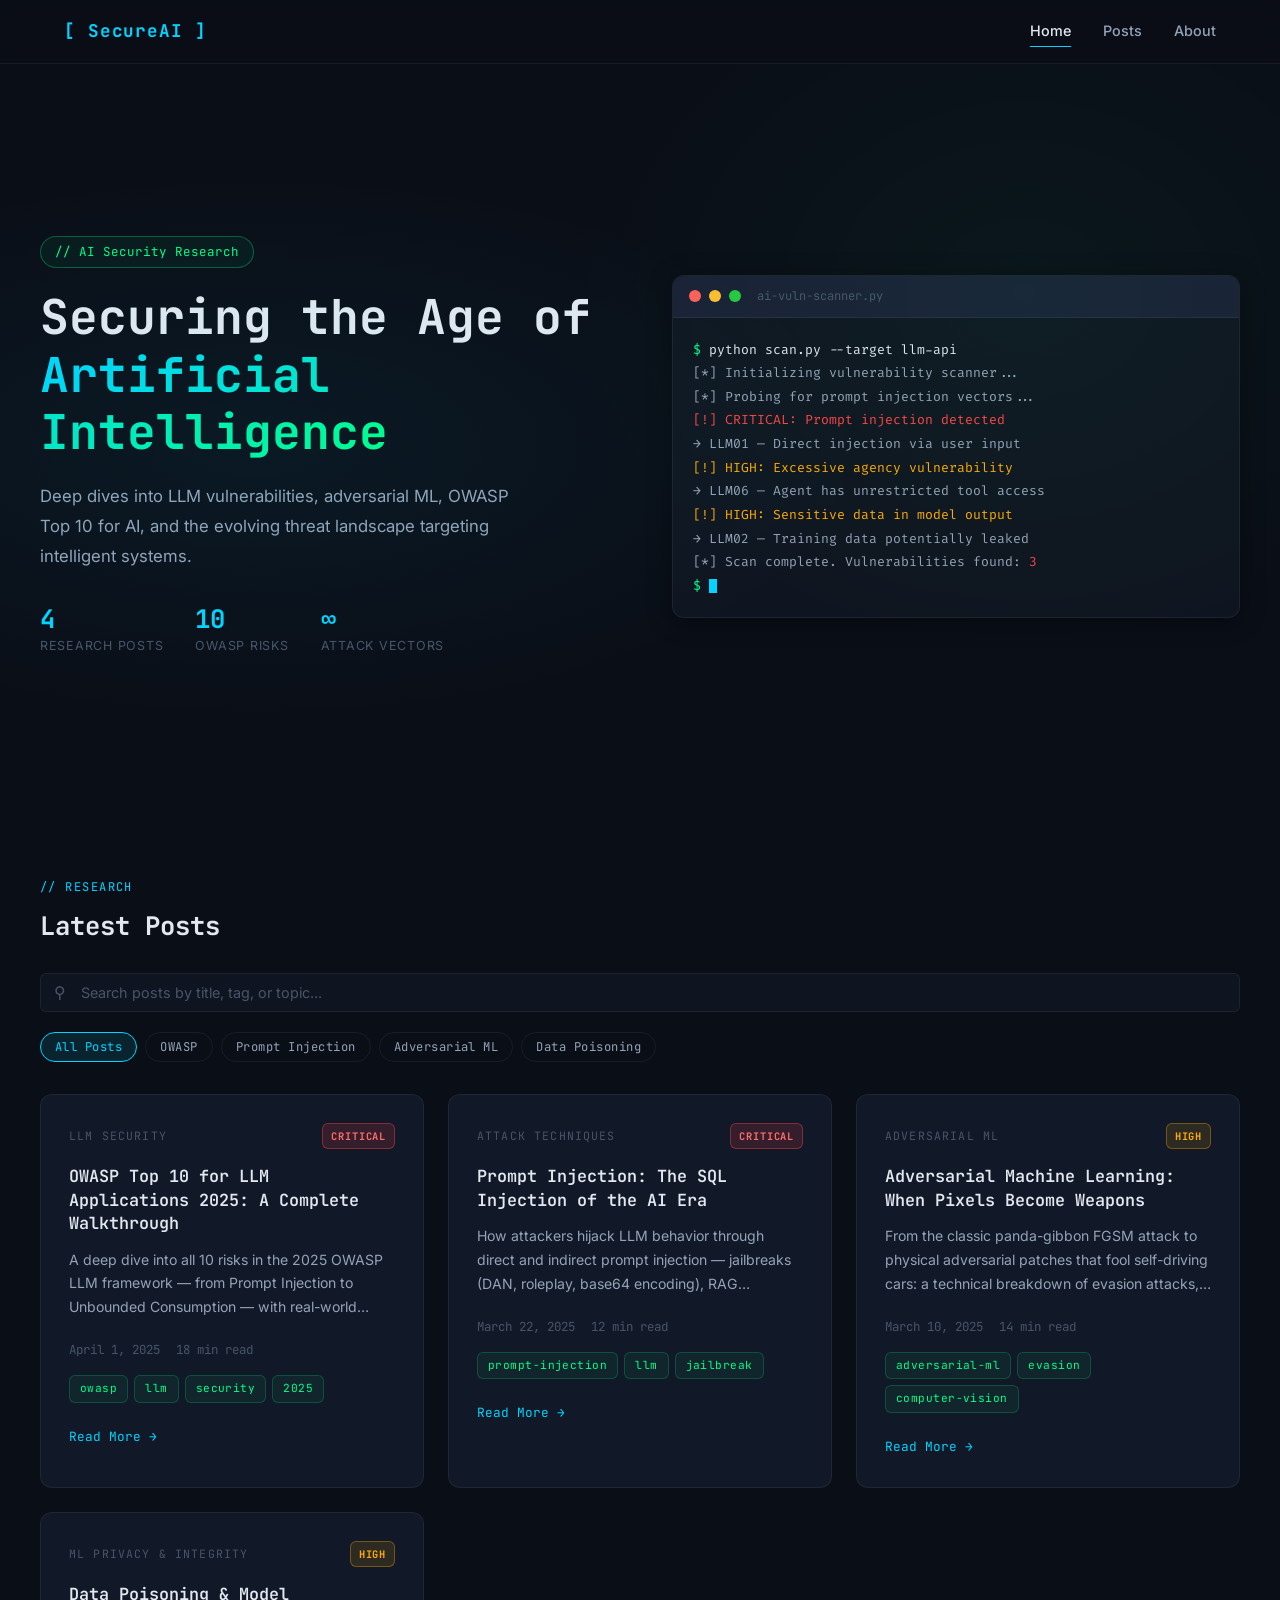
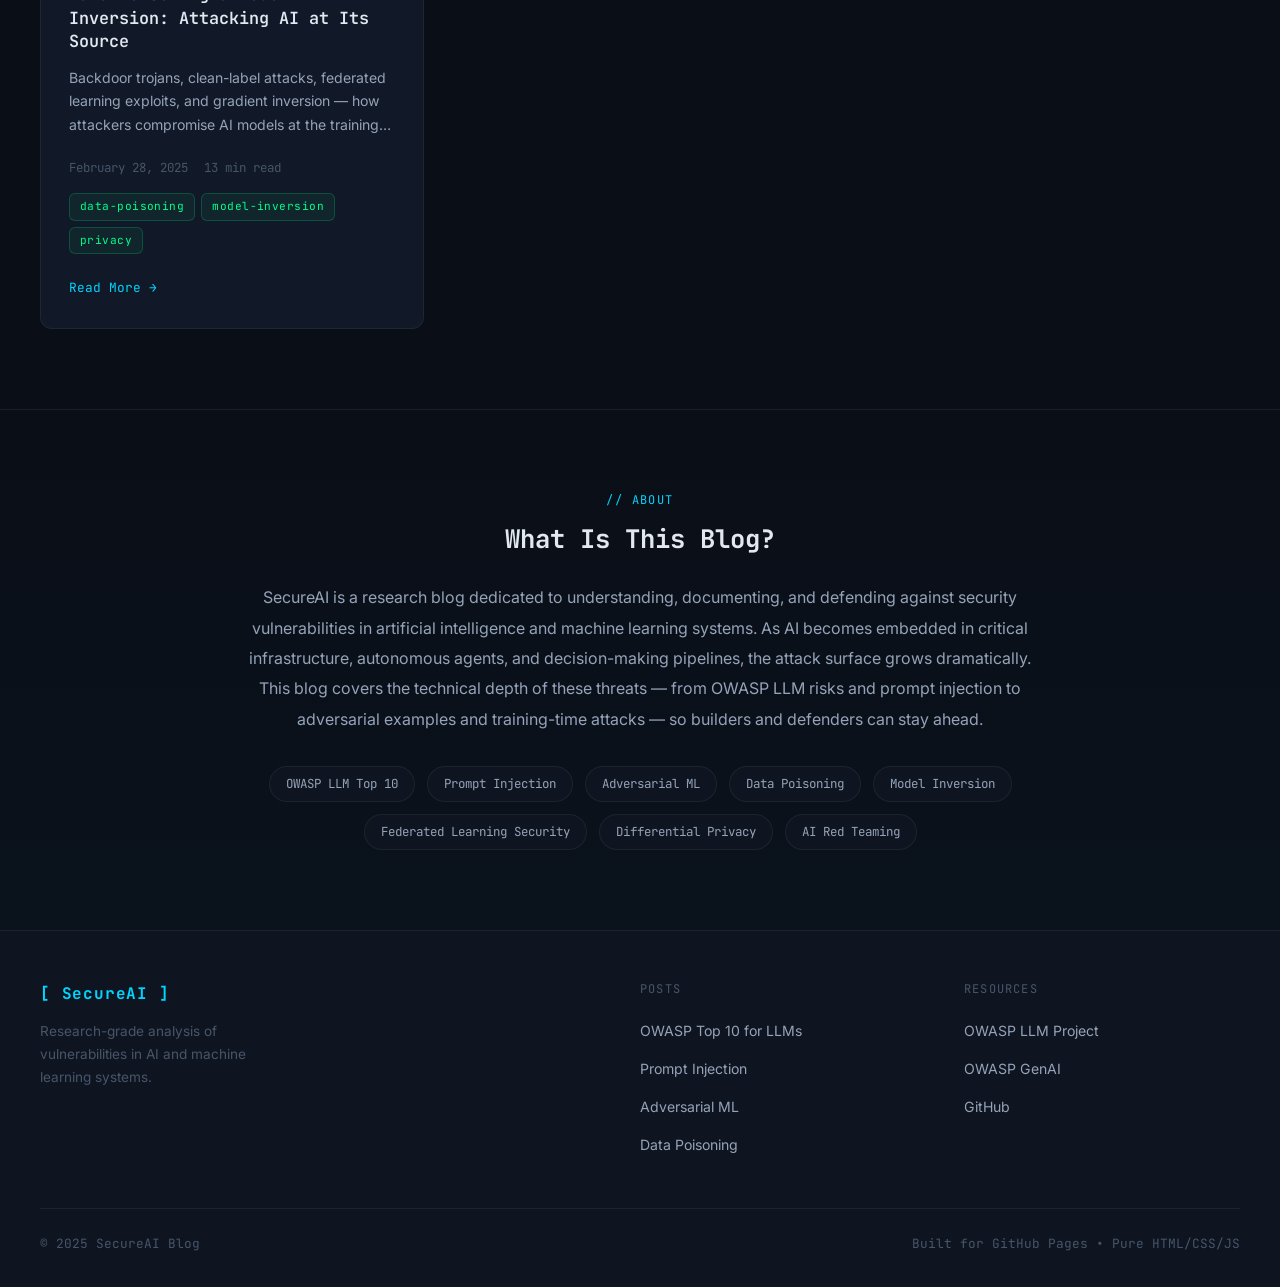
==== index.html @ 30f0bef7 "Initial blog deployment — SecureAI AI/ML Security Blog" ====
<!DOCTYPE html>
<html lang="en">
<head>
  <meta charset="UTF-8">
  <meta name="viewport" content="width=device-width, initial-scale=1.0">
  <title>SecureAI — AI/ML Security Research Blog</title>
  <meta name="description" content="Deep dives into LLM vulnerabilities, adversarial ML, OWASP Top 10 for AI, and the evolving threat landscape of artificial intelligence systems.">
  <meta property="og:title" content="SecureAI — AI/ML Security Research Blog">
  <meta property="og:description" content="Deep dives into LLM vulnerabilities, adversarial ML, and the evolving threat landscape of AI systems.">
  <meta property="og:type" content="website">
  <meta name="twitter:card" content="summary">
  <link rel="icon" type="image/svg+xml" href="assets/favicon.svg">
  <link rel="preconnect" href="https://fonts.googleapis.com">
  <link rel="preconnect" href="https://fonts.gstatic.com" crossorigin>
  <link href="https://fonts.googleapis.com/css2?family=Inter:wght@300;400;500;600;700&family=JetBrains+Mono:wght@400;500;600;700&family=Fira+Code:wght@400;500&display=swap" rel="stylesheet">
  <link rel="stylesheet" href="css/style.css">
</head>
<body>

<!-- ── NAVBAR ── -->
<nav class="navbar">
  <div class="nav-container">
    <a href="index.html" class="nav-logo">[ SecureAI ]</a>
    <div class="nav-links" id="navLinks">
      <a href="index.html" class="active">Home</a>
      <a href="#posts">Posts</a>
      <a href="#about">About</a>
    </div>
    <button class="hamburger" id="hamburger" aria-label="Toggle menu">&#9776;</button>
  </div>
</nav>

<!-- ── HERO ── -->
<section class="hero">
  <div class="hero-inner">
    <div class="hero-content">
      <div class="hero-badge">// AI Security Research</div>
      <h1 class="hero-title">
        Securing the Age of<br>
        <span class="gradient-text">Artificial Intelligence</span>
      </h1>
      <p class="hero-subtitle">
        Deep dives into LLM vulnerabilities, adversarial ML, OWASP Top 10 for AI, and the evolving threat landscape targeting intelligent systems.
      </p>
      <div class="hero-stats">
        <div class="stat">
          <span class="stat-num">4</span>
          <span>Research Posts</span>
        </div>
        <div class="stat">
          <span class="stat-num">10</span>
          <span>OWASP Risks</span>
        </div>
        <div class="stat">
          <span class="stat-num">&#8734;</span>
          <span>Attack Vectors</span>
        </div>
      </div>
    </div>
    <div class="hero-terminal">
      <div class="terminal-header">
        <span class="dot dot-red"></span>
        <span class="dot dot-yellow"></span>
        <span class="dot dot-green"></span>
        <span class="terminal-title">ai-vuln-scanner.py</span>
      </div>
      <div class="terminal-body">
        <span class="t-line"><span class="t-prompt">$ </span><span class="t-cmd">python scan.py --target llm-api</span></span>
        <span class="t-line t-output">[*] Initializing vulnerability scanner...</span>
        <span class="t-line t-output">[*] Probing for prompt injection vectors...</span>
        <span class="t-line t-danger">[!] CRITICAL: Prompt injection detected</span>
        <span class="t-line t-output">    &rarr; LLM01 — Direct injection via user input</span>
        <span class="t-line t-warn">[!] HIGH: Excessive agency vulnerability</span>
        <span class="t-line t-output">    &rarr; LLM06 — Agent has unrestricted tool access</span>
        <span class="t-line t-warn">[!] HIGH: Sensitive data in model output</span>
        <span class="t-line t-output">    &rarr; LLM02 — Training data potentially leaked</span>
        <span class="t-line t-output">[*] Scan complete. Vulnerabilities found: <span class="t-danger">3</span></span>
        <span class="t-line"><span class="t-prompt">$ </span><span class="cursor"></span></span>
      </div>
    </div>
  </div>
</section>

<!-- ── SEARCH + FILTER ── -->
<section class="search-section" id="posts">
  <div class="container">
    <div class="section-label">// Research</div>
    <h2 class="section-title">Latest Posts</h2>
    <div class="search-row">
      <div class="search-wrapper">
        <span class="search-icon">&#9906;</span>
        <input
          type="text"
          id="searchInput"
          class="search-input"
          placeholder="Search posts by title, tag, or topic..."
          aria-label="Search posts"
        >
      </div>
    </div>
    <div class="tag-filters" id="tagFilters">
      <button class="filter-btn active" data-tag="all">All Posts</button>
      <button class="filter-btn" data-tag="owasp">OWASP</button>
      <button class="filter-btn" data-tag="prompt-injection">Prompt Injection</button>
      <button class="filter-btn" data-tag="adversarial-ml">Adversarial ML</button>
      <button class="filter-btn" data-tag="data-poisoning">Data Poisoning</button>
    </div>
  </div>
</section>

<!-- ── POSTS GRID ── -->
<main class="posts-section">
  <div class="container">
    <div class="posts-grid" id="postsGrid">

      <!-- Card 1: OWASP Top 10 -->
      <article
        class="post-card"
        data-tags="owasp llm security lm01 lm02 lm03 lm04 lm05 lm06 lm07 lm08 lm09 lm10"
        data-title="OWASP Top 10 for LLM Applications 2025 A Complete Walkthrough"
        data-excerpt="A deep dive into all 10 risks in the 2025 OWASP LLM framework with real-world attack scenarios and mitigation strategies"
      >
        <a href="posts/owasp-top10-llm.html" class="card-link">
          <div class="card-top">
            <span class="card-category">LLM Security</span>
            <span class="severity-badge critical">CRITICAL</span>
          </div>
          <h2 class="card-title">OWASP Top 10 for LLM Applications 2025: A Complete Walkthrough</h2>
          <p class="card-excerpt">
            A deep dive into all 10 risks in the 2025 OWASP LLM framework — from Prompt Injection to Unbounded Consumption — with real-world attack scenarios, vulnerable code patterns, and mitigation strategies for each.
          </p>
          <div class="card-meta">
            <span>April 1, 2025</span>
            <span>18 min read</span>
          </div>
          <div class="card-tags">
            <span class="tag">owasp</span>
            <span class="tag">llm</span>
            <span class="tag">security</span>
            <span class="tag">2025</span>
          </div>
          <div class="card-arrow">Read More &rarr;</div>
        </a>
      </article>

      <!-- Card 2: Prompt Injection -->
      <article
        class="post-card"
        data-tags="prompt-injection llm jailbreak rag attack-techniques"
        data-title="Prompt Injection The SQL Injection of the AI Era"
        data-excerpt="How attackers hijack LLM behavior through direct and indirect prompt injection jailbreaks RAG poisoning and real vulnerable code examples"
      >
        <a href="posts/prompt-injection.html" class="card-link">
          <div class="card-top">
            <span class="card-category">Attack Techniques</span>
            <span class="severity-badge critical">CRITICAL</span>
          </div>
          <h2 class="card-title">Prompt Injection: The SQL Injection of the AI Era</h2>
          <p class="card-excerpt">
            How attackers hijack LLM behavior through direct and indirect prompt injection — jailbreaks (DAN, roleplay, base64 encoding), RAG poisoning, and malicious documents that take over autonomous agents.
          </p>
          <div class="card-meta">
            <span>March 22, 2025</span>
            <span>12 min read</span>
          </div>
          <div class="card-tags">
            <span class="tag">prompt-injection</span>
            <span class="tag">llm</span>
            <span class="tag">jailbreak</span>
          </div>
          <div class="card-arrow">Read More &rarr;</div>
        </a>
      </article>

      <!-- Card 3: Adversarial ML -->
      <article
        class="post-card"
        data-tags="adversarial-ml evasion computer-vision fgsm pgd robustness"
        data-title="Adversarial Machine Learning When Pixels Become Weapons"
        data-excerpt="FGSM PGD attacks adversarial patches physical world attacks and defenses against adversarial examples in computer vision"
      >
        <a href="posts/adversarial-ml.html" class="card-link">
          <div class="card-top">
            <span class="card-category">Adversarial ML</span>
            <span class="severity-badge high">HIGH</span>
          </div>
          <h2 class="card-title">Adversarial Machine Learning: When Pixels Become Weapons</h2>
          <p class="card-excerpt">
            From the classic panda-gibbon FGSM attack to physical adversarial patches that fool self-driving cars: a technical breakdown of evasion attacks, the mathematics behind them, and practical defenses.
          </p>
          <div class="card-meta">
            <span>March 10, 2025</span>
            <span>14 min read</span>
          </div>
          <div class="card-tags">
            <span class="tag">adversarial-ml</span>
            <span class="tag">evasion</span>
            <span class="tag">computer-vision</span>
          </div>
          <div class="card-arrow">Read More &rarr;</div>
        </a>
      </article>

      <!-- Card 4: Data Poisoning -->
      <article
        class="post-card"
        data-tags="data-poisoning model-inversion federated-learning privacy backdoor differential-privacy"
        data-title="Data Poisoning and Model Inversion Attacking AI at Its Source"
        data-excerpt="Backdoor attacks model inversion federated learning vulnerabilities and differential privacy defenses"
      >
        <a href="posts/data-poisoning.html" class="card-link">
          <div class="card-top">
            <span class="card-category">ML Privacy &amp; Integrity</span>
            <span class="severity-badge high">HIGH</span>
          </div>
          <h2 class="card-title">Data Poisoning &amp; Model Inversion: Attacking AI at Its Source</h2>
          <p class="card-excerpt">
            Backdoor trojans, clean-label attacks, federated learning exploits, and gradient inversion — how attackers compromise AI models at the training stage and steal private data from deployed models.
          </p>
          <div class="card-meta">
            <span>February 28, 2025</span>
            <span>13 min read</span>
          </div>
          <div class="card-tags">
            <span class="tag">data-poisoning</span>
            <span class="tag">model-inversion</span>
            <span class="tag">privacy</span>
          </div>
          <div class="card-arrow">Read More &rarr;</div>
        </a>
      </article>

    </div>
    <div class="no-results" id="noResults" style="display:none">
      <p style="font-family:var(--font-mono);color:var(--text-muted)">// No posts found matching your search.</p>
    </div>
  </div>
</main>

<!-- ── ABOUT ── -->
<section class="about-section" id="about">
  <div class="container">
    <div class="section-label">// About</div>
    <h2 class="section-title">What Is This Blog?</h2>
    <p class="about-text">
      SecureAI is a research blog dedicated to understanding, documenting, and defending against security vulnerabilities in artificial intelligence and machine learning systems. As AI becomes embedded in critical infrastructure, autonomous agents, and decision-making pipelines, the attack surface grows dramatically. This blog covers the technical depth of these threats — from OWASP LLM risks and prompt injection to adversarial examples and training-time attacks — so builders and defenders can stay ahead.
    </p>
    <div class="about-chips">
      <span class="chip">OWASP LLM Top 10</span>
      <span class="chip">Prompt Injection</span>
      <span class="chip">Adversarial ML</span>
      <span class="chip">Data Poisoning</span>
      <span class="chip">Model Inversion</span>
      <span class="chip">Federated Learning Security</span>
      <span class="chip">Differential Privacy</span>
      <span class="chip">AI Red Teaming</span>
    </div>
  </div>
</section>

<!-- ── FOOTER ── -->
<footer class="footer">
  <div class="footer-inner">
    <div class="footer-brand">
      <a href="index.html" class="nav-logo">[ SecureAI ]</a>
      <p class="footer-tagline">Research-grade analysis of vulnerabilities in AI and machine learning systems.</p>
    </div>
    <div>
      <p class="footer-heading">Posts</p>
      <ul class="footer-links">
        <li><a href="posts/owasp-top10-llm.html">OWASP Top 10 for LLMs</a></li>
        <li><a href="posts/prompt-injection.html">Prompt Injection</a></li>
        <li><a href="posts/adversarial-ml.html">Adversarial ML</a></li>
        <li><a href="posts/data-poisoning.html">Data Poisoning</a></li>
      </ul>
    </div>
    <div>
      <p class="footer-heading">Resources</p>
      <ul class="footer-links">
        <li><a href="https://owasp.org/www-project-top-10-for-large-language-model-applications/" target="_blank" rel="noopener">OWASP LLM Project</a></li>
        <li><a href="https://genai.owasp.org/" target="_blank" rel="noopener">OWASP GenAI</a></li>
        <li><a href="https://github.com/" target="_blank" rel="noopener">GitHub</a></li>
      </ul>
    </div>
  </div>
  <div class="footer-bottom">
    <span>&copy; 2025 SecureAI Blog</span>
    <span>Built for GitHub Pages &bull; Pure HTML/CSS/JS</span>
  </div>
</footer>

<!-- Back to top -->
<button id="back-to-top" aria-label="Back to top">&#8593;</button>

<script src="js/main.js"></script>
</body>
</html>
---- css/style.css ----
/* ============================================================
   SecureAI Blog — Design System
   Dark cybersecurity aesthetic
   ============================================================ */

/* ── Google Fonts ── */
@import url('https://fonts.googleapis.com/css2?family=Inter:wght@300;400;500;600;700&family=JetBrains+Mono:wght@400;500;600;700&family=Fira+Code:wght@400;500&display=swap');

/* ── CSS Variables ── */
:root {
  --bg-primary:    #0a0e17;
  --bg-secondary:  #0f1520;
  --bg-tertiary:   #1a2035;
  --bg-card:       #111827;
  --accent-cyan:   #00d4ff;
  --accent-green:  #00ff88;
  --accent-purple: #7c3aed;
  --text-primary:  #e2e8f0;
  --text-secondary:#94a3b8;
  --text-muted:    #475569;
  --danger:        #ff4444;
  --warning:       #ffaa00;
  --border:        rgba(255,255,255,0.06);
  --border-hover:  rgba(0,212,255,0.4);
  --shadow-cyan:   0 8px 32px rgba(0,212,255,0.12);
  --shadow-card:   0 4px 24px rgba(0,0,0,0.4);
  --radius:        12px;
  --radius-sm:     6px;
  --radius-pill:   999px;
  --font-mono:     'JetBrains Mono', 'Courier New', monospace;
  --font-code:     'Fira Code', monospace;
  --font-body:     'Inter', system-ui, sans-serif;
  --navbar-h:      64px;
}

/* ── Reset ── */
*, *::before, *::after { box-sizing: border-box; margin: 0; padding: 0; }
html { scroll-behavior: smooth; font-size: 16px; }
body {
  font-family: var(--font-body);
  background: var(--bg-primary);
  color: var(--text-primary);
  line-height: 1.75;
  min-height: 100vh;
  -webkit-font-smoothing: antialiased;
}
a { color: var(--accent-cyan); text-decoration: none; transition: color 0.2s; }
a:hover { color: #4de3ff; }
img { max-width: 100%; height: auto; display: block; }
ul { list-style: none; }

/* ── Reading progress bar ── */
#progress-bar {
  position: fixed;
  top: 0; left: 0;
  width: 0%;
  height: 3px;
  background: linear-gradient(to right, var(--accent-cyan), var(--accent-green));
  z-index: 9999;
  transition: width 0.1s linear;
}

/* ============================================================
   NAVBAR
   ============================================================ */
.navbar {
  position: sticky;
  top: 0;
  z-index: 100;
  height: var(--navbar-h);
  background: rgba(10,14,23,0.8);
  backdrop-filter: blur(12px);
  -webkit-backdrop-filter: blur(12px);
  border-bottom: 1px solid var(--border);
}
.nav-container {
  max-width: 1200px;
  margin: 0 auto;
  padding: 0 24px;
  height: 100%;
  display: flex;
  align-items: center;
  justify-content: space-between;
}
.nav-logo {
  font-family: var(--font-mono);
  font-size: 1.1rem;
  font-weight: 700;
  color: var(--accent-cyan);
  letter-spacing: 0.05em;
  transition: text-shadow 0.2s;
}
.nav-logo:hover {
  color: var(--accent-cyan);
  text-shadow: 0 0 20px rgba(0,212,255,0.6);
}
.nav-links {
  display: flex;
  align-items: center;
  gap: 32px;
}
.nav-links a {
  font-size: 0.9rem;
  font-weight: 500;
  color: var(--text-secondary);
  position: relative;
  padding-bottom: 2px;
}
.nav-links a::after {
  content: '';
  position: absolute;
  bottom: -2px; left: 0;
  width: 0; height: 1px;
  background: var(--accent-cyan);
  transition: width 0.2s;
}
.nav-links a:hover,
.nav-links a.active { color: var(--text-primary); }
.nav-links a:hover::after,
.nav-links a.active::after { width: 100%; }
.hamburger {
  display: none;
  background: none;
  border: 1px solid var(--border);
  color: var(--text-primary);
  padding: 6px 10px;
  border-radius: var(--radius-sm);
  cursor: pointer;
  font-size: 1.1rem;
  transition: border-color 0.2s;
}
.hamburger:hover { border-color: var(--accent-cyan); }

@media (max-width: 768px) {
  .hamburger { display: block; }
  .nav-links {
    display: none;
    position: absolute;
    top: var(--navbar-h);
    left: 0; right: 0;
    flex-direction: column;
    background: rgba(10,14,23,0.97);
    border-bottom: 1px solid var(--border);
    padding: 16px 24px 24px;
    gap: 16px;
  }
  .nav-links.nav-open { display: flex; }
  .nav-links a { font-size: 1rem; }
}

/* ============================================================
   HERO
   ============================================================ */
.hero {
  min-height: 85vh;
  display: flex;
  align-items: center;
  position: relative;
  overflow: hidden;
  padding: 80px 24px;
}
.hero::before {
  content: '';
  position: absolute;
  inset: 0;
  background:
    radial-gradient(ellipse 80% 60% at 20% 50%, rgba(0,212,255,0.06) 0%, transparent 60%),
    radial-gradient(ellipse 60% 80% at 80% 30%, rgba(0,255,136,0.04) 0%, transparent 60%);
  pointer-events: none;
}
.hero-inner {
  max-width: 1200px;
  margin: 0 auto;
  width: 100%;
  display: grid;
  grid-template-columns: 1fr 1fr;
  gap: 64px;
  align-items: center;
}
.hero-badge {
  display: inline-block;
  font-family: var(--font-mono);
  font-size: 0.78rem;
  color: var(--accent-green);
  border: 1px solid rgba(0,255,136,0.3);
  background: rgba(0,255,136,0.05);
  padding: 4px 14px;
  border-radius: var(--radius-pill);
  margin-bottom: 20px;
  letter-spacing: 0.08em;
}
.hero-title {
  font-family: var(--font-mono);
  font-size: clamp(2rem, 4vw, 3rem);
  font-weight: 700;
  line-height: 1.2;
  margin-bottom: 20px;
  color: var(--text-primary);
}
.gradient-text {
  background: linear-gradient(135deg, var(--accent-cyan) 0%, var(--accent-green) 100%);
  -webkit-background-clip: text;
  background-clip: text;
  -webkit-text-fill-color: transparent;
}
.hero-subtitle {
  color: var(--text-secondary);
  font-size: 1.05rem;
  max-width: 480px;
  margin-bottom: 36px;
  line-height: 1.8;
}
.hero-stats {
  display: flex;
  gap: 32px;
}
.stat {
  display: flex;
  flex-direction: column;
  gap: 2px;
}
.stat-num {
  font-family: var(--font-mono);
  font-size: 1.6rem;
  font-weight: 700;
  color: var(--accent-cyan);
  line-height: 1;
}
.stat span:last-child {
  font-size: 0.78rem;
  color: var(--text-muted);
  text-transform: uppercase;
  letter-spacing: 0.06em;
}

/* Terminal mockup */
.hero-terminal {
  background: var(--bg-secondary);
  border: 1px solid var(--border);
  border-radius: var(--radius);
  overflow: hidden;
  box-shadow: var(--shadow-card);
}
.terminal-header {
  background: var(--bg-tertiary);
  padding: 10px 16px;
  display: flex;
  align-items: center;
  gap: 8px;
  border-bottom: 1px solid var(--border);
}
.dot { width: 12px; height: 12px; border-radius: 50%; }
.dot-red   { background: #ff5f57; }
.dot-yellow{ background: #ffbd2e; }
.dot-green { background: #28c840; }
.terminal-title {
  font-family: var(--font-mono);
  font-size: 0.75rem;
  color: var(--text-muted);
  margin-left: 8px;
}
.terminal-body {
  padding: 20px;
  font-family: var(--font-code);
  font-size: 0.82rem;
  line-height: 1.8;
}
.t-line { display: block; }
.t-prompt { color: var(--accent-green); }
.t-cmd    { color: var(--text-primary); }
.t-output { color: var(--text-secondary); }
.t-warn   { color: var(--warning); }
.t-danger { color: var(--danger); }
.t-ok     { color: var(--accent-green); }
.t-info   { color: var(--accent-cyan); }
.cursor {
  display: inline-block;
  width: 8px; height: 14px;
  background: var(--accent-cyan);
  vertical-align: middle;
  animation: blink 1s step-end infinite;
}
@keyframes blink { 50% { opacity: 0; } }

@media (max-width: 900px) {
  .hero-inner { grid-template-columns: 1fr; }
  .hero-terminal { display: none; }
}

/* ============================================================
   SEARCH + FILTER SECTION
   ============================================================ */
.search-section {
  padding: 48px 24px 0;
}
.search-section .container {
  max-width: 1200px;
  margin: 0 auto;
}
.section-label {
  font-family: var(--font-mono);
  font-size: 0.75rem;
  color: var(--accent-cyan);
  text-transform: uppercase;
  letter-spacing: 0.12em;
  margin-bottom: 6px;
}
.section-title {
  font-family: var(--font-mono);
  font-size: 1.6rem;
  font-weight: 700;
  margin-bottom: 24px;
}
.search-row {
  display: flex;
  gap: 16px;
  align-items: center;
  flex-wrap: wrap;
  margin-bottom: 20px;
}
.search-wrapper {
  position: relative;
  flex: 1;
  min-width: 240px;
}
.search-icon {
  position: absolute;
  left: 14px;
  top: 50%;
  transform: translateY(-50%);
  color: var(--text-muted);
  font-size: 1rem;
  pointer-events: none;
}
.search-input {
  width: 100%;
  background: var(--bg-secondary);
  border: 1px solid var(--border);
  border-radius: var(--radius-sm);
  color: var(--text-primary);
  font-family: var(--font-body);
  font-size: 0.9rem;
  padding: 10px 14px 10px 40px;
  outline: none;
  transition: border-color 0.2s, box-shadow 0.2s;
}
.search-input::placeholder { color: var(--text-muted); }
.search-input:focus {
  border-color: var(--accent-cyan);
  box-shadow: 0 0 0 3px rgba(0,212,255,0.1);
}
.tag-filters {
  display: flex;
  gap: 8px;
  flex-wrap: wrap;
}
.filter-btn {
  font-family: var(--font-mono);
  font-size: 0.76rem;
  padding: 6px 14px;
  border-radius: var(--radius-pill);
  border: 1px solid var(--border);
  background: transparent;
  color: var(--text-secondary);
  cursor: pointer;
  transition: all 0.2s;
  letter-spacing: 0.04em;
}
.filter-btn:hover { border-color: var(--accent-cyan); color: var(--text-primary); }
.filter-btn.active {
  background: rgba(0,212,255,0.1);
  border-color: var(--accent-cyan);
  color: var(--accent-cyan);
}

/* ============================================================
   POSTS GRID
   ============================================================ */
.posts-section {
  padding: 32px 24px 80px;
}
.posts-section .container {
  max-width: 1200px;
  margin: 0 auto;
}
.posts-grid {
  display: grid;
  grid-template-columns: repeat(auto-fill, minmax(320px, 1fr));
  gap: 24px;
}
.no-results {
  text-align: center;
  padding: 64px 0;
  color: var(--text-muted);
  font-family: var(--font-mono);
}

/* Post Card */
.post-card {
  background: var(--bg-card);
  border: 1px solid var(--border);
  border-radius: var(--radius);
  transition: transform 0.22s, border-color 0.22s, box-shadow 0.22s;
  position: relative;
  overflow: hidden;
}
.post-card::before {
  content: '';
  position: absolute;
  top: 0; left: 0; right: 0;
  height: 2px;
  background: linear-gradient(to right, var(--accent-cyan), var(--accent-green));
  opacity: 0;
  transition: opacity 0.22s;
}
.post-card:hover {
  transform: translateY(-5px);
  border-color: var(--border-hover);
  box-shadow: var(--shadow-cyan);
}
.post-card:hover::before { opacity: 1; }
.card-link {
  display: block;
  padding: 28px;
  color: inherit;
  height: 100%;
}
.card-link:hover { color: inherit; }
.card-top {
  display: flex;
  align-items: center;
  justify-content: space-between;
  margin-bottom: 16px;
}
.card-category {
  font-family: var(--font-mono);
  font-size: 0.72rem;
  color: var(--text-muted);
  text-transform: uppercase;
  letter-spacing: 0.1em;
}
.card-title {
  font-family: var(--font-mono);
  font-size: 1.05rem;
  font-weight: 600;
  line-height: 1.4;
  margin-bottom: 12px;
  color: var(--text-primary);
  transition: color 0.2s;
}
.post-card:hover .card-title { color: var(--accent-cyan); }
.card-excerpt {
  font-size: 0.88rem;
  color: var(--text-secondary);
  line-height: 1.7;
  margin-bottom: 20px;
  display: -webkit-box;
  -webkit-line-clamp: 3;
  -webkit-box-orient: vertical;
  overflow: hidden;
}
.card-meta {
  display: flex;
  gap: 16px;
  font-size: 0.78rem;
  color: var(--text-muted);
  font-family: var(--font-mono);
  margin-bottom: 14px;
}
.card-tags {
  display: flex;
  gap: 6px;
  flex-wrap: wrap;
  margin-bottom: 18px;
}
.tag {
  font-family: var(--font-mono);
  font-size: 0.7rem;
  padding: 3px 10px;
  border-radius: var(--radius-sm);
  background: rgba(0,255,136,0.06);
  border: 1px solid rgba(0,255,136,0.2);
  color: var(--accent-green);
  letter-spacing: 0.04em;
}
.card-arrow {
  font-family: var(--font-mono);
  font-size: 0.8rem;
  color: var(--accent-cyan);
  transition: transform 0.2s;
  display: inline-block;
}
.post-card:hover .card-arrow { transform: translateX(4px); }

/* Severity Badges */
.severity-badge {
  display: inline-block;
  font-family: var(--font-mono);
  font-size: 0.65rem;
  font-weight: 700;
  padding: 3px 8px;
  border-radius: var(--radius-sm);
  letter-spacing: 0.08em;
  text-transform: uppercase;
}
.severity-badge.critical {
  background: rgba(255,68,68,0.15);
  border: 1px solid rgba(255,68,68,0.4);
  color: #ff6b6b;
}
.severity-badge.high {
  background: rgba(255,170,0,0.12);
  border: 1px solid rgba(255,170,0,0.35);
  color: var(--warning);
}
.severity-badge.medium {
  background: rgba(124,58,237,0.12);
  border: 1px solid rgba(124,58,237,0.35);
  color: #a78bfa;
}

/* ============================================================
   ABOUT SECTION
   ============================================================ */
.about-section {
  padding: 80px 24px;
  border-top: 1px solid var(--border);
  background: linear-gradient(180deg, transparent 0%, rgba(0,212,255,0.02) 100%);
}
.about-section .container {
  max-width: 800px;
  margin: 0 auto;
  text-align: center;
}
.about-section .section-label { text-align: center; }
.about-section .section-title { text-align: center; margin-bottom: 20px; }
.about-text {
  color: var(--text-secondary);
  line-height: 1.9;
  font-size: 1rem;
  margin-bottom: 32px;
}
.about-chips {
  display: flex;
  gap: 12px;
  flex-wrap: wrap;
  justify-content: center;
}
.chip {
  font-family: var(--font-mono);
  font-size: 0.78rem;
  padding: 6px 16px;
  border-radius: var(--radius-pill);
  background: var(--bg-secondary);
  border: 1px solid var(--border);
  color: var(--text-secondary);
}

/* ============================================================
   FOOTER
   ============================================================ */
.footer {
  border-top: 1px solid var(--border);
  padding: 48px 24px 32px;
  background: var(--bg-secondary);
}
.footer-inner {
  max-width: 1200px;
  margin: 0 auto;
  display: grid;
  grid-template-columns: 2fr 1fr 1fr;
  gap: 48px;
  margin-bottom: 40px;
}
.footer-brand .nav-logo { font-size: 1rem; display: inline-block; margin-bottom: 12px; }
.footer-tagline {
  font-size: 0.85rem;
  color: var(--text-muted);
  max-width: 260px;
  line-height: 1.7;
}
.footer-heading {
  font-family: var(--font-mono);
  font-size: 0.75rem;
  text-transform: uppercase;
  letter-spacing: 0.1em;
  color: var(--text-muted);
  margin-bottom: 16px;
}
.footer-links li { margin-bottom: 10px; }
.footer-links a {
  font-size: 0.88rem;
  color: var(--text-secondary);
  transition: color 0.2s;
}
.footer-links a:hover { color: var(--accent-cyan); }
.footer-bottom {
  max-width: 1200px;
  margin: 0 auto;
  padding-top: 24px;
  border-top: 1px solid var(--border);
  display: flex;
  align-items: center;
  justify-content: space-between;
  font-size: 0.8rem;
  color: var(--text-muted);
  font-family: var(--font-mono);
  flex-wrap: wrap;
  gap: 12px;
}
@media (max-width: 768px) {
  .footer-inner { grid-template-columns: 1fr; gap: 32px; }
}

/* ============================================================
   POST PAGE — HEADER
   ============================================================ */
.post-header {
  padding: 48px 24px 40px;
  border-bottom: 1px solid var(--border);
  background: linear-gradient(180deg, rgba(0,212,255,0.03) 0%, transparent 100%);
}
.post-header .container,
.post-layout .container {
  max-width: 1100px;
  margin: 0 auto;
}
.breadcrumb {
  font-family: var(--font-mono);
  font-size: 0.78rem;
  color: var(--text-muted);
  margin-bottom: 20px;
}
.breadcrumb a { color: var(--accent-cyan); }
.breadcrumb a:hover { text-decoration: underline; }
.post-meta-top {
  display: flex;
  align-items: center;
  gap: 12px;
  margin-bottom: 16px;
}
.post-category {
  font-family: var(--font-mono);
  font-size: 0.75rem;
  color: var(--text-muted);
  text-transform: uppercase;
  letter-spacing: 0.1em;
}
.post-title {
  font-family: var(--font-mono);
  font-size: clamp(1.6rem, 3.5vw, 2.4rem);
  font-weight: 700;
  line-height: 1.25;
  margin-bottom: 20px;
}
.post-meta {
  display: flex;
  align-items: center;
  gap: 20px;
  flex-wrap: wrap;
  font-family: var(--font-mono);
  font-size: 0.78rem;
  color: var(--text-muted);
}
.post-tags { display: flex; gap: 6px; flex-wrap: wrap; }

/* ============================================================
   POST PAGE — LAYOUT (article + TOC)
   ============================================================ */
.post-layout {
  max-width: 1100px;
  margin: 0 auto;
  padding: 48px 24px 80px;
  display: grid;
  grid-template-columns: 1fr 260px;
  gap: 64px;
  align-items: start;
}
@media (max-width: 960px) {
  .post-layout { grid-template-columns: 1fr; }
  .toc { order: -1; }
}

/* TOC */
.toc {
  position: sticky;
  top: calc(var(--navbar-h) + 24px);
  background: var(--bg-secondary);
  border: 1px solid var(--border);
  border-radius: var(--radius);
  padding: 20px;
}
.toc-title {
  font-family: var(--font-mono);
  font-size: 0.75rem;
  text-transform: uppercase;
  letter-spacing: 0.1em;
  color: var(--text-muted);
  margin-bottom: 14px;
}
.toc ol { counter-reset: toc-counter; padding-left: 0; }
.toc li {
  counter-increment: toc-counter;
  margin-bottom: 8px;
}
.toc a {
  font-size: 0.82rem;
  color: var(--text-secondary);
  display: block;
  padding: 3px 0 3px 4px;
  border-left: 2px solid transparent;
  transition: all 0.2s;
  line-height: 1.4;
}
.toc a:hover,
.toc a.toc-active {
  color: var(--accent-cyan);
  border-left-color: var(--accent-cyan);
  padding-left: 10px;
}

/* ============================================================
   ARTICLE CONTENT
   ============================================================ */
.post-content {
  min-width: 0; /* prevent grid blowout */
}
.post-content h2 {
  font-family: var(--font-mono);
  font-size: 1.4rem;
  font-weight: 700;
  margin: 48px 0 16px;
  padding-left: 16px;
  border-left: 3px solid var(--accent-cyan);
  color: var(--text-primary);
  line-height: 1.3;
}
.post-content h3 {
  font-family: var(--font-mono);
  font-size: 1.1rem;
  font-weight: 600;
  margin: 32px 0 12px;
  color: var(--accent-cyan);
}
.post-content h4 {
  font-size: 1rem;
  font-weight: 600;
  margin: 24px 0 10px;
  color: var(--text-primary);
}
.post-content p {
  margin-bottom: 18px;
  color: var(--text-secondary);
  font-size: 0.97rem;
  line-height: 1.85;
}
.post-content ul,
.post-content ol {
  margin: 0 0 18px 20px;
  color: var(--text-secondary);
  font-size: 0.97rem;
}
.post-content ul { list-style: disc; }
.post-content ol { list-style: decimal; }
.post-content li { margin-bottom: 6px; line-height: 1.75; }
.post-content strong { color: var(--text-primary); font-weight: 600; }
.post-content em { color: var(--accent-cyan); font-style: normal; font-family: var(--font-mono); font-size: 0.9em; }

/* Inline code */
.post-content code {
  font-family: var(--font-code);
  font-size: 0.85em;
  background: rgba(0,212,255,0.08);
  border: 1px solid rgba(0,212,255,0.15);
  border-radius: 4px;
  padding: 1px 6px;
  color: var(--accent-cyan);
}

/* Code blocks */
.post-content pre {
  background: #090d15;
  border: 1px solid var(--border);
  border-radius: var(--radius);
  padding: 0;
  margin: 24px 0;
  overflow: hidden;
  box-shadow: var(--shadow-card);
}
.code-header {
  background: var(--bg-tertiary);
  padding: 8px 16px;
  display: flex;
  justify-content: space-between;
  align-items: center;
  border-bottom: 1px solid var(--border);
}
.code-lang {
  font-family: var(--font-mono);
  font-size: 0.7rem;
  color: var(--text-muted);
  text-transform: uppercase;
  letter-spacing: 0.1em;
}
.post-content pre code {
  background: none;
  border: none;
  border-radius: 0;
  padding: 20px;
  display: block;
  font-size: 0.84rem;
  line-height: 1.7;
  color: var(--text-primary);
  overflow-x: auto;
  white-space: pre;
}

/* Blockquotes / callout boxes */
.post-content blockquote {
  border-left: 3px solid var(--accent-cyan);
  background: rgba(0,212,255,0.04);
  border-radius: 0 var(--radius-sm) var(--radius-sm) 0;
  padding: 16px 20px;
  margin: 24px 0;
  color: var(--text-secondary);
  font-size: 0.95rem;
}
.post-content blockquote strong { color: var(--accent-cyan); }

/* Callout boxes */
.callout {
  border-radius: var(--radius-sm);
  padding: 16px 20px;
  margin: 24px 0;
  border-left: 3px solid;
  font-size: 0.92rem;
}
.callout-warning {
  background: rgba(255,170,0,0.06);
  border-left-color: var(--warning);
  color: var(--text-secondary);
}
.callout-danger {
  background: rgba(255,68,68,0.06);
  border-left-color: var(--danger);
  color: var(--text-secondary);
}
.callout-info {
  background: rgba(0,212,255,0.06);
  border-left-color: var(--accent-cyan);
  color: var(--text-secondary);
}
.callout-label {
  font-family: var(--font-mono);
  font-size: 0.72rem;
  font-weight: 700;
  text-transform: uppercase;
  letter-spacing: 0.1em;
  margin-bottom: 6px;
  display: block;
}
.callout-warning .callout-label { color: var(--warning); }
.callout-danger  .callout-label { color: var(--danger); }
.callout-info    .callout-label { color: var(--accent-cyan); }

/* Risk blocks */
.risk-block {
  background: var(--bg-secondary);
  border: 1px solid var(--border);
  border-radius: var(--radius);
  padding: 24px 28px;
  margin: 28px 0;
  position: relative;
}
.risk-block::before {
  content: '';
  position: absolute;
  top: 0; left: 0;
  width: 3px; height: 100%;
  background: var(--accent-cyan);
  border-radius: var(--radius) 0 0 var(--radius);
}
.risk-id {
  font-family: var(--font-mono);
  font-size: 0.72rem;
  color: var(--accent-cyan);
  letter-spacing: 0.1em;
  margin-bottom: 6px;
}
.risk-title {
  font-family: var(--font-mono);
  font-size: 1.05rem;
  font-weight: 700;
  color: var(--text-primary);
  margin-bottom: 10px;
}
.risk-badge-row {
  display: flex;
  gap: 8px;
  margin-bottom: 14px;
}

/* ============================================================
   POST NAVIGATION (prev/next)
   ============================================================ */
.post-nav {
  max-width: 1100px;
  margin: 0 auto;
  padding: 0 24px 64px;
  display: flex;
  justify-content: space-between;
  gap: 16px;
}
.post-nav-link {
  display: flex;
  flex-direction: column;
  gap: 4px;
  padding: 16px 20px;
  background: var(--bg-secondary);
  border: 1px solid var(--border);
  border-radius: var(--radius);
  flex: 1;
  max-width: 340px;
  transition: border-color 0.2s, box-shadow 0.2s;
  color: inherit;
}
.post-nav-link:hover {
  border-color: var(--border-hover);
  box-shadow: var(--shadow-cyan);
  color: inherit;
}
.post-nav-label {
  font-family: var(--font-mono);
  font-size: 0.7rem;
  color: var(--text-muted);
  text-transform: uppercase;
  letter-spacing: 0.1em;
}
.post-nav-title {
  font-size: 0.9rem;
  font-weight: 600;
  color: var(--text-primary);
}
.post-nav-link.next { text-align: right; margin-left: auto; }

/* ============================================================
   BACK TO TOP BUTTON
   ============================================================ */
#back-to-top {
  position: fixed;
  bottom: 32px;
  right: 32px;
  width: 44px;
  height: 44px;
  background: var(--bg-tertiary);
  border: 1px solid var(--border);
  border-radius: 50%;
  color: var(--accent-cyan);
  font-size: 1.2rem;
  cursor: pointer;
  display: flex;
  align-items: center;
  justify-content: center;
  opacity: 0;
  transform: translateY(16px);
  transition: opacity 0.3s, transform 0.3s, border-color 0.2s;
  z-index: 50;
}
#back-to-top.visible {
  opacity: 1;
  transform: translateY(0);
}
#back-to-top:hover { border-color: var(--accent-cyan); box-shadow: 0 0 12px rgba(0,212,255,0.3); }

/* ============================================================
   UTILITIES
   ============================================================ */
.container {
  max-width: 1200px;
  margin: 0 auto;
}
.divider {
  height: 1px;
  background: var(--border);
  margin: 0;
}
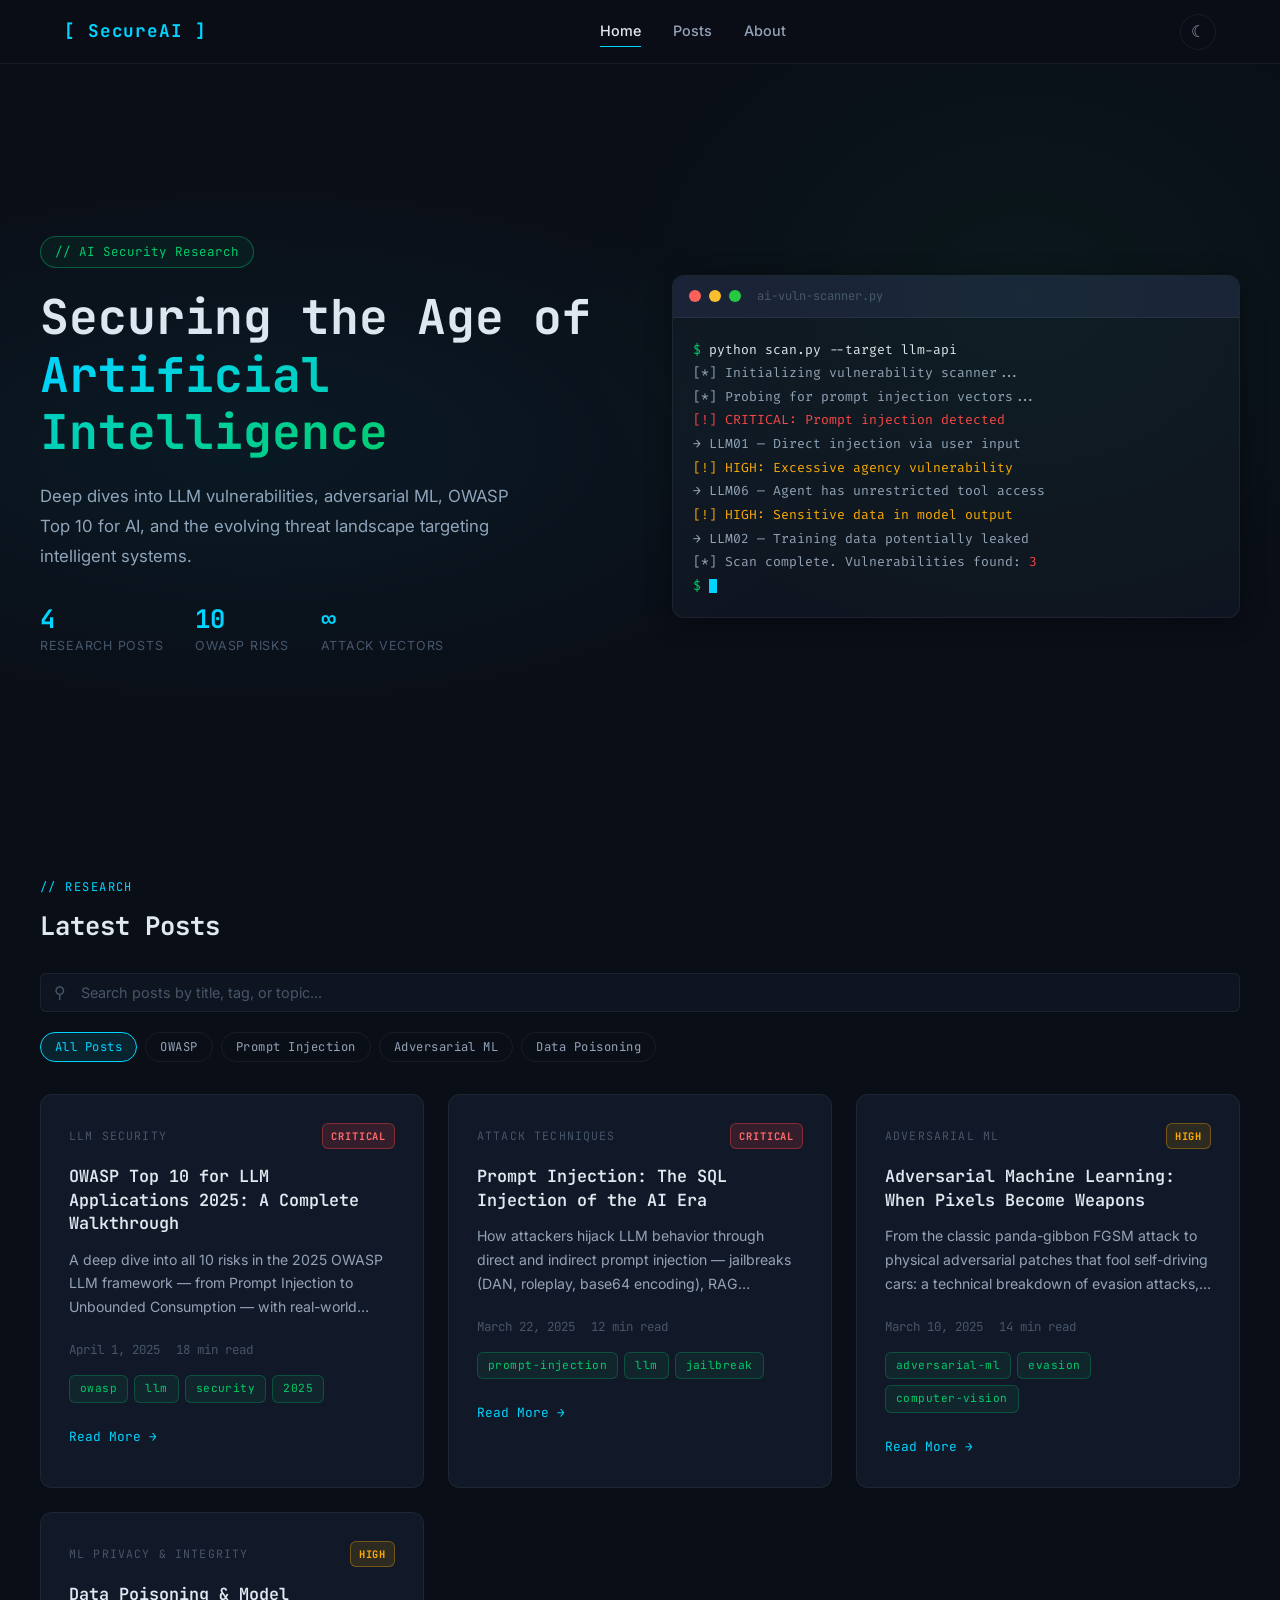
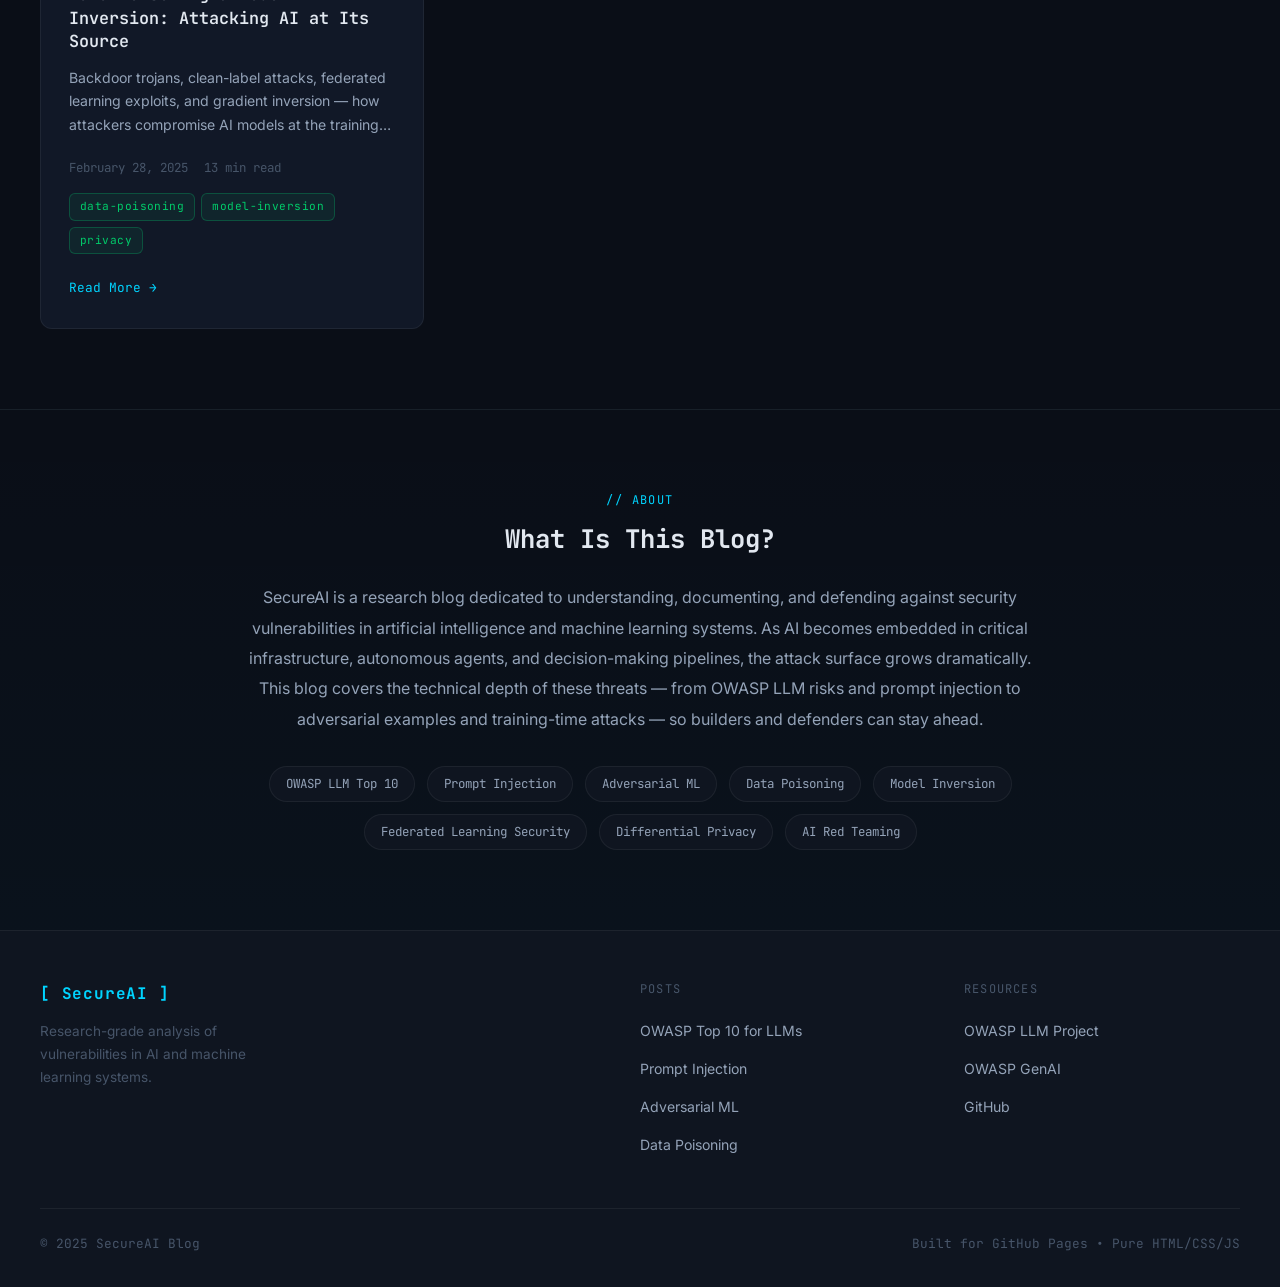
==== commit 34068cf1: "Add dark/light theme toggle with localStorage persistence" ====
--- a/index.html
+++ b/index.html
@@ -26,6 +26,7 @@
       <a href="#posts">Posts</a>
       <a href="#about">About</a>
     </div>
+    <button class="theme-toggle" id="themeToggle" aria-label="Toggle theme" title="Toggle light/dark theme">&#9790;</button>
     <button class="hamburger" id="hamburger" aria-label="Toggle menu">&#9776;</button>
   </div>
 </nav>
--- a/css/style.css
+++ b/css/style.css
@@ -6,14 +6,14 @@
 /* ── Google Fonts ── */
 @import url('https://fonts.googleapis.com/css2?family=Inter:wght@300;400;500;600;700&family=JetBrains+Mono:wght@400;500;600;700&family=Fira+Code:wght@400;500&display=swap');
 
-/* ── CSS Variables ── */
+/* ── CSS Variables — Dark (default) ── */
 :root {
   --bg-primary:    #0a0e17;
   --bg-secondary:  #0f1520;
   --bg-tertiary:   #1a2035;
   --bg-card:       #111827;
   --accent-cyan:   #00d4ff;
-  --accent-green:  #00ff88;
+  --accent-green:  #00cc6a;
   --accent-purple: #7c3aed;
   --text-primary:  #e2e8f0;
   --text-secondary:#94a3b8;
@@ -24,6 +24,30 @@
   --border-hover:  rgba(0,212,255,0.4);
   --shadow-cyan:   0 8px 32px rgba(0,212,255,0.12);
   --shadow-card:   0 4px 24px rgba(0,0,0,0.4);
+}
+
+/* ── CSS Variables — Light theme ── */
+[data-theme="light"] {
+  --bg-primary:    #f0f4f8;
+  --bg-secondary:  #ffffff;
+  --bg-tertiary:   #e2e8f0;
+  --bg-card:       #ffffff;
+  --accent-cyan:   #0077cc;
+  --accent-green:  #007a45;
+  --accent-purple: #6d28d9;
+  --text-primary:  #0f172a;
+  --text-secondary:#334155;
+  --text-muted:    #94a3b8;
+  --danger:        #dc2626;
+  --warning:       #d97706;
+  --border:        rgba(0,0,0,0.09);
+  --border-hover:  rgba(0,119,204,0.45);
+  --shadow-cyan:   0 8px 32px rgba(0,119,204,0.12);
+  --shadow-card:   0 4px 24px rgba(0,0,0,0.10);
+}
+
+/* ── Shared non-theme variables ── */
+:root {
   --radius:        12px;
   --radius-sm:     6px;
   --radius-pill:   999px;
@@ -31,6 +55,13 @@
   --font-code:     'Fira Code', monospace;
   --font-body:     'Inter', system-ui, sans-serif;
   --navbar-h:      64px;
+}
+
+/* ── Theme transition ── */
+body, .navbar, .post-card, .hero-terminal, .toc, .footer,
+.search-input, .filter-btn, .callout, .risk-block, .post-nav-link,
+.about-section, .footer-inner, pre, blockquote {
+  transition: background 0.3s ease, color 0.3s ease, border-color 0.3s ease;
 }
 
 /* ── Reset ── */
@@ -45,7 +76,10 @@
   -webkit-font-smoothing: antialiased;
 }
 a { color: var(--accent-cyan); text-decoration: none; transition: color 0.2s; }
-a:hover { color: #4de3ff; }
+a:hover { color: var(--accent-cyan); filter: brightness(1.2); }
+
+/* ── Light theme link hover fix ── */
+[data-theme="light"] a:hover { filter: brightness(0.8); }
 img { max-width: 100%; height: auto; display: block; }
 ul { list-style: none; }
 
@@ -130,6 +164,28 @@
   transition: border-color 0.2s;
 }
 .hamburger:hover { border-color: var(--accent-cyan); }
+
+/* ── Theme toggle button ── */
+.theme-toggle {
+  background: none;
+  border: 1px solid var(--border);
+  color: var(--text-secondary);
+  width: 36px;
+  height: 36px;
+  border-radius: 50%;
+  cursor: pointer;
+  font-size: 1rem;
+  display: flex;
+  align-items: center;
+  justify-content: center;
+  transition: border-color 0.2s, color 0.2s, transform 0.3s;
+  flex-shrink: 0;
+}
+.theme-toggle:hover {
+  border-color: var(--accent-cyan);
+  color: var(--accent-cyan);
+  transform: rotate(20deg);
+}
 
 @media (max-width: 768px) {
   .hamburger { display: block; }
@@ -779,7 +835,7 @@
 
 /* Code blocks */
 .post-content pre {
-  background: #090d15;
+  background: var(--bg-secondary);
   border: 1px solid var(--border);
   border-radius: var(--radius);
   padding: 0;
